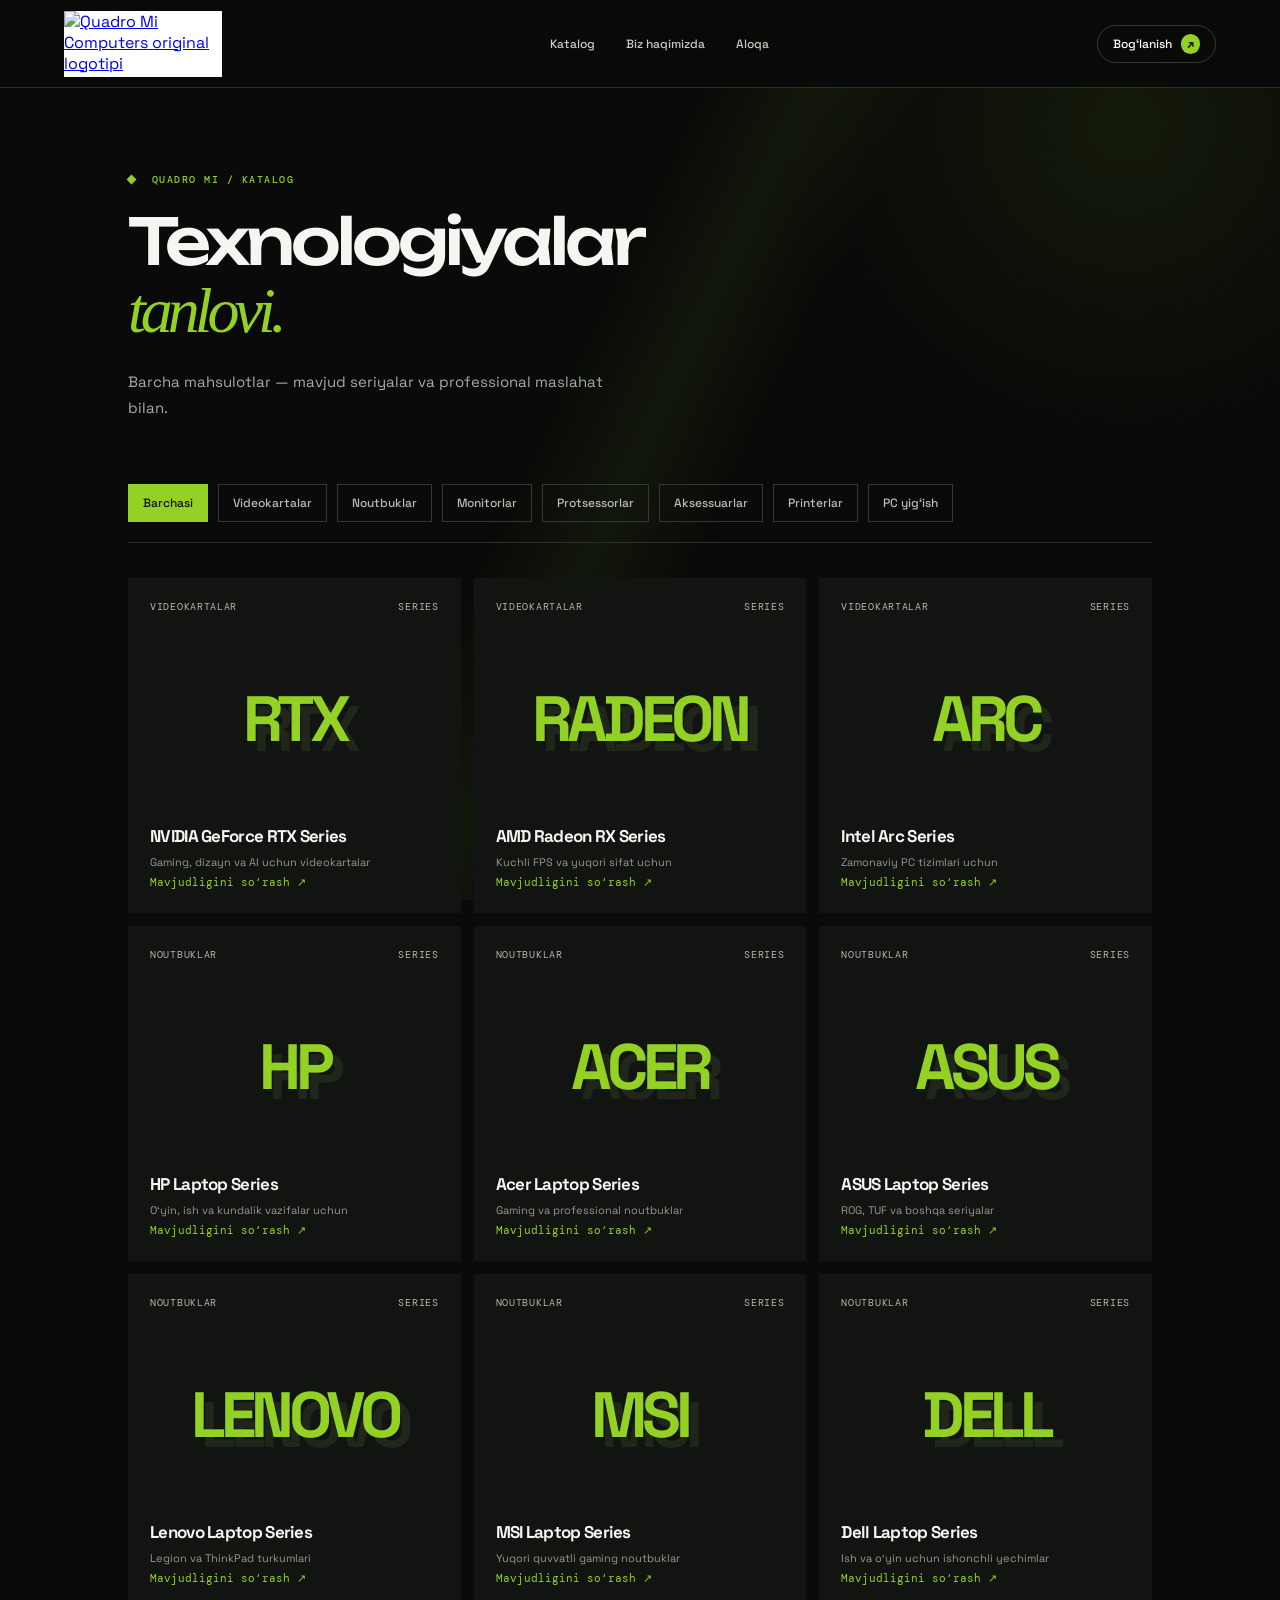
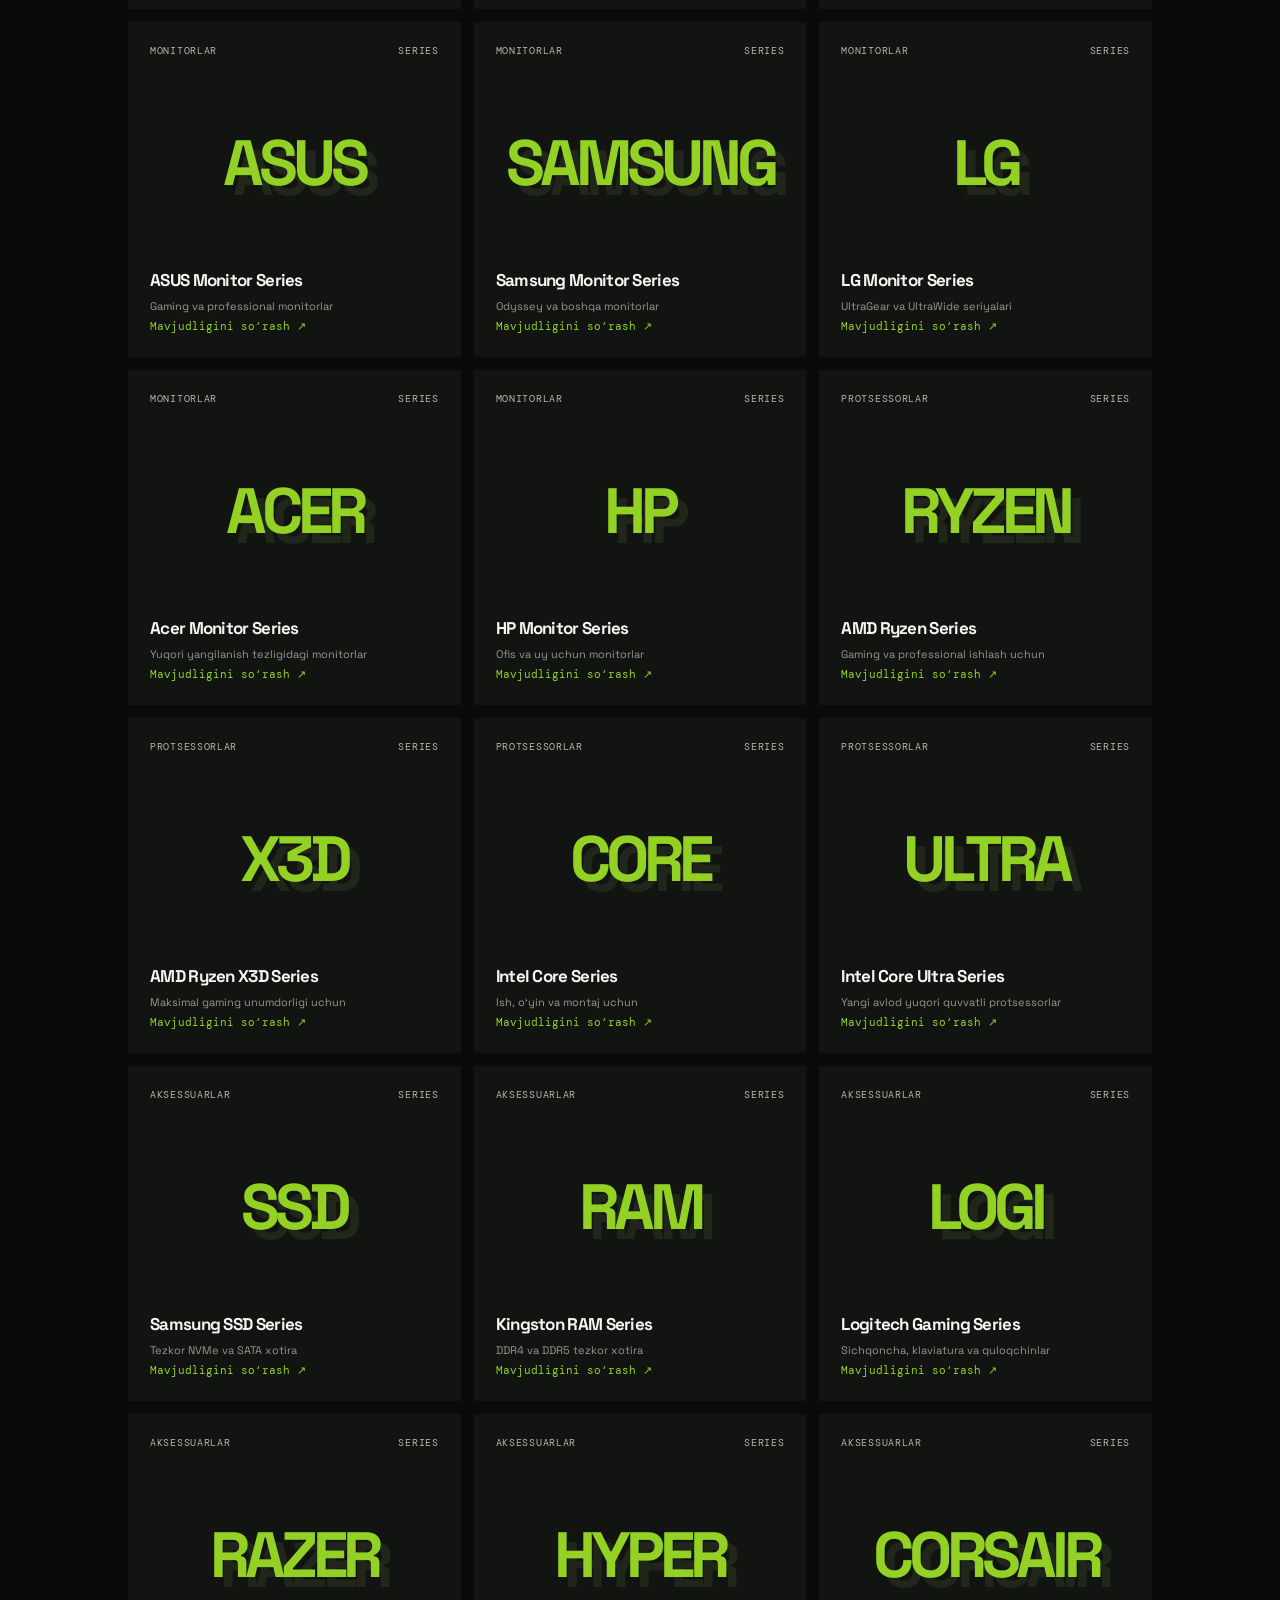
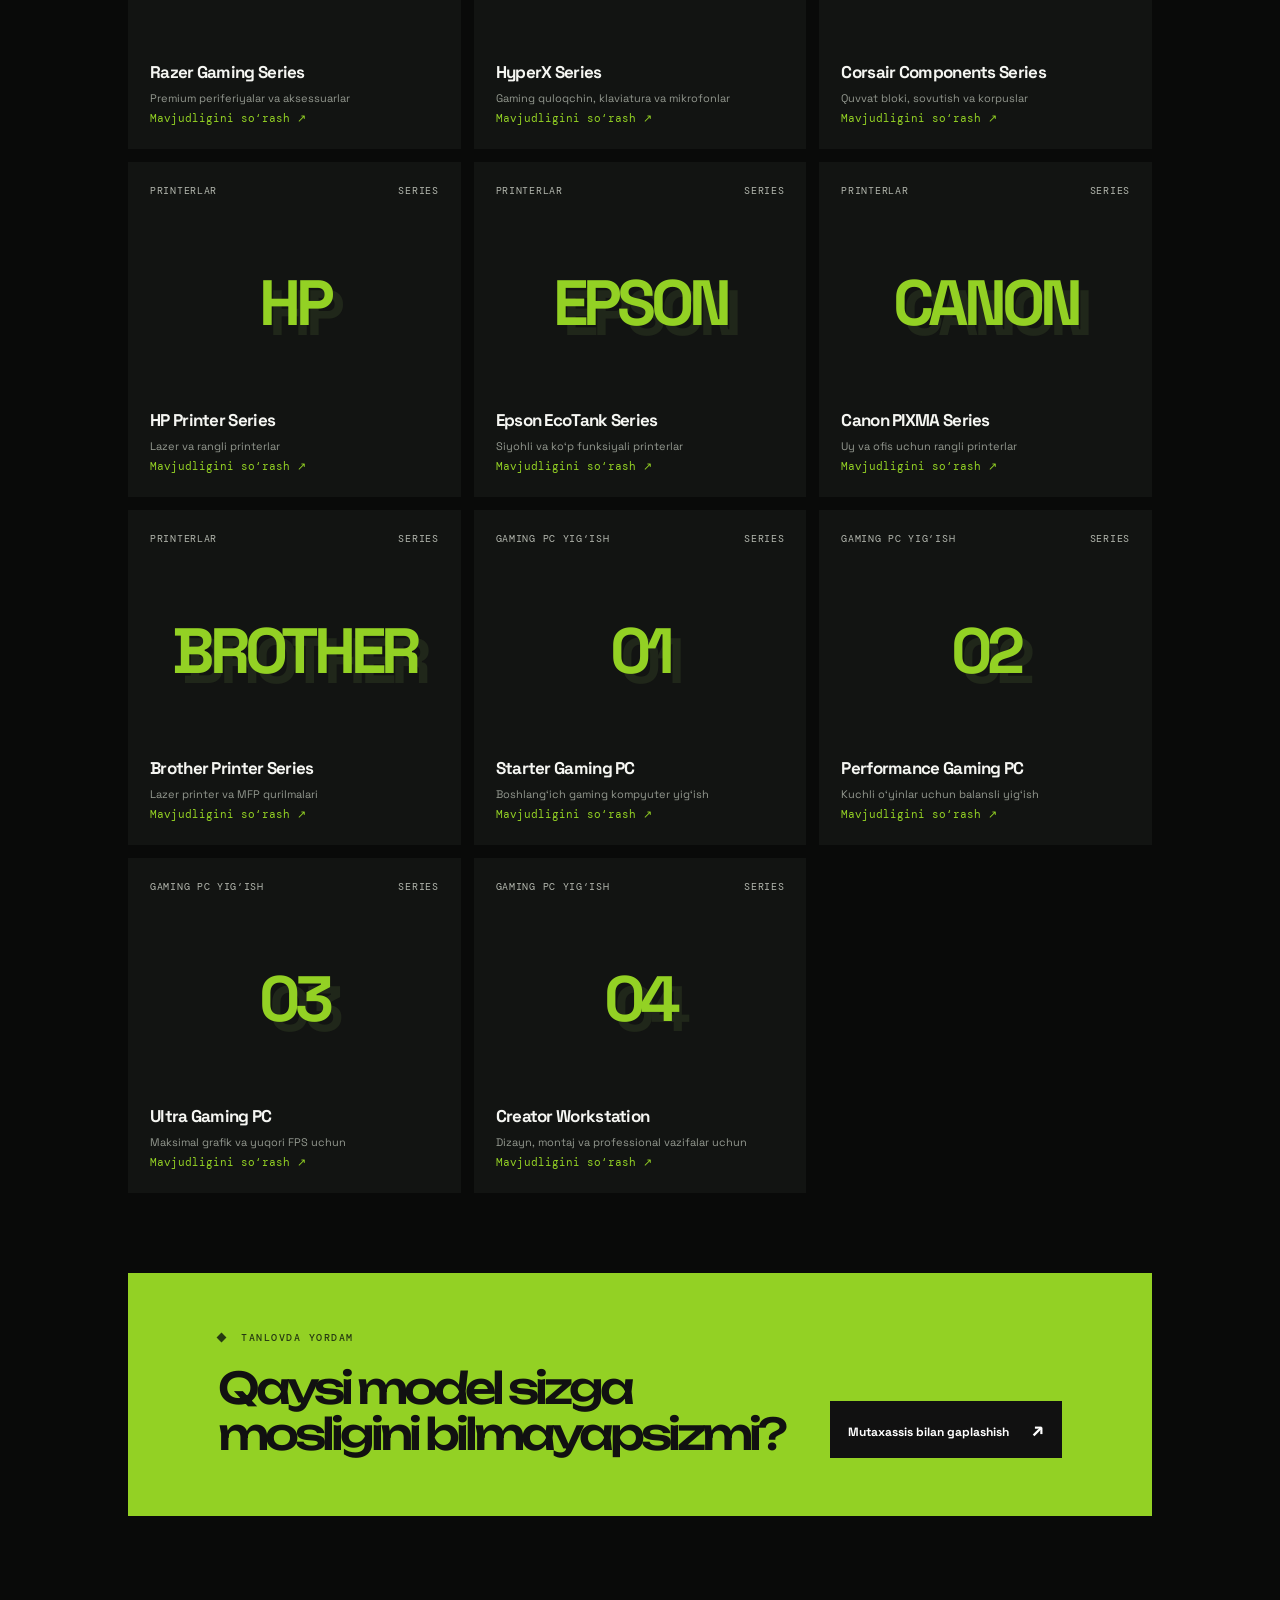
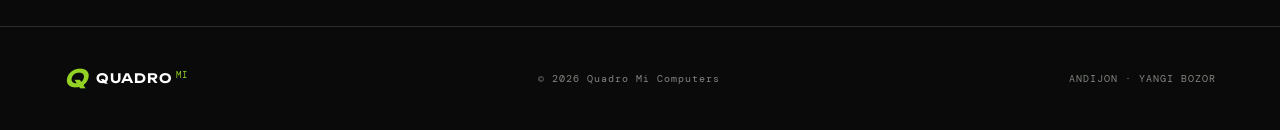
==== catalog.html @ 74c11fe4 "Add files via upload" ====
<!doctype html>
<html lang="uz"><head><meta charset="UTF-8" /><meta name="viewport" content="width=device-width, initial-scale=1.0" /><title>Katalog — Quadro Mi Computers</title><link rel="preconnect" href="https://fonts.googleapis.com" /><link rel="preconnect" href="https://fonts.gstatic.com" crossorigin /><link href="https://fonts.googleapis.com/css2?family=DM+Mono:wght@400;500&family=Space+Grotesk:wght@400;500;600;700&family=Unbounded:wght@400;500;600;700&display=swap" rel="stylesheet" /><link rel="stylesheet" href="styles.css" /><link rel="stylesheet" href="catalog.css" /></head>
<body><header class="nav"><a class="official-logo" href="index.html"><img src="assets/quadro-logo.jpg" alt="Quadro Mi Computers original logotipi" /></a><nav><a href="index.html#catalog">Katalog</a><a href="index.html#about">Biz haqimizda</a><a href="index.html#contact">Aloqa</a></nav><a class="bag" href="tel:+998999882223">Bog‘lanish <b>↗</b></a></header><main class="catalog-page"><p class="eyebrow"><i></i> QUADRO MI / KATALOG</p><h1>Texnologiyalar<br /><em>tanlovi.</em></h1><p class="catalog-lead">Sizning vazifangizga mos, sinovdan o‘tgan qurilmalar va komponentlar.</p><div class="filter"><button data-category="all">Barchasi</button><button data-category="gpu">Videokartalar</button><button data-category="laptop">Noutbuklar</button><button data-category="monitor">Monitorlar</button><button data-category="cpu">Protsessorlar</button><button data-category="accessory">Aksessuarlar</button><button data-category="printer">Printerlar</button><button data-category="build">PC yig‘ish</button></div><div class="product-grid" id="products"></div><section class="catalog-help"><div><p class="eyebrow"><i></i> TANLOVDA YORDAM</p><h2>Qaysi model sizga<br />mosligini bilmayapsizmi?</h2></div><a class="button" href="tel:+998999882223">Mutaxassis bilan gaplashish <span>↗</span></a></section></main><footer><a class="brand" href="index.html"><span>Q</span>QUADRO <small>MI</small></a><p>© 2026 Quadro Mi Computers</p><p>ANDIJON · YANGI BOZOR</p></footer><script src="catalog.js"></script></body></html>
---- styles.css ----
:root{--green:#93d124;--ink:#090a09;--panel:#121412;--soft:#a7aca5;--line:#2b2e2a}*{box-sizing:border-box}html{scroll-behavior:smooth}body{margin:0;background:var(--ink);color:#f5f6f2;font-family:'Space Grotesk',Arial,sans-serif}body:before{content:'';position:fixed;inset:0;pointer-events:none;background:radial-gradient(circle at 88% 14%,#72a71619,transparent 25%),linear-gradient(115deg,transparent 0 43%,#9bdc2910 50%,transparent 57%);z-index:-1}.nav{height:88px;padding:0 max(28px,5vw);display:flex;align-items:center;justify-content:space-between;border-bottom:1px solid var(--line);background:#090a09e8;backdrop-filter:blur(12px);position:sticky;top:0;z-index:10}.official-logo{display:block;width:158px;height:66px;overflow:hidden;background:#fff}.official-logo img{width:100%;height:100%;object-fit:cover;object-position:center}.brand{color:#fff;text-decoration:none;font:600 13px Unbounded;letter-spacing:1px;display:flex;align-items:center;gap:8px}.brand span{color:var(--green);font-size:24px;font-style:italic}.brand small{font:9px 'DM Mono';color:var(--green);margin-left:-5px;align-self:flex-end;margin-bottom:12px}.nav nav{display:flex;gap:31px}.nav nav a,.bag{font:500 12px 'Space Grotesk';color:#c8cbc5;text-decoration:none}.nav nav a{transition:color .25s}.nav nav a:hover{color:var(--green)}.bag{border:1px solid #353934;border-radius:99px;padding:10px 15px;color:#fff}.bag b{background:var(--green);color:#111;padding:2px 6px;border-radius:10px;margin-left:6px}.hero{min-height:660px;padding:80px max(28px,10vw);display:grid;grid-template-columns:1fr 1.1fr;gap:5vw;align-items:center;overflow:hidden}.hero-copy{animation:reveal .9s ease both}.eyebrow{font:500 10px 'DM Mono';letter-spacing:1.5px;color:var(--green);margin:0 0 22px}.eyebrow i{display:inline-block;width:7px;height:7px;background:var(--green);margin-right:9px;transform:rotate(45deg)}h1,h2{font-family:Unbounded,Arial,sans-serif;font-size:clamp(38px,5vw,76px);font-weight:500;letter-spacing:-4px;line-height:1.05;margin:0}h1 em,.build-copy em{font-family:Georgia,serif;font-weight:400;color:var(--green);letter-spacing:-5px}.lead{max-width:440px;color:var(--soft);font-size:16px;line-height:1.7;margin:32px 0}.hero-actions{display:flex;gap:27px;align-items:center}.button{background:var(--green);color:#111;text-decoration:none;font-size:12px;font-weight:700;padding:16px 18px;display:inline-block;transition:transform .25s,box-shadow .25s}.button:hover{transform:translateY(-3px);box-shadow:0 12px 30px #93d12435}.button span,.text-link span{font-size:19px;margin-left:20px}.text-link{font-size:12px;color:#f4f5f1;text-decoration:none;font-weight:700}.hero-art{height:440px;position:relative;background:#111;overflow:hidden;animation:reveal 1.1s .15s ease both}.hero-photo{width:100%;height:100%;object-fit:cover;object-position:center}.hero-art:after{content:'';position:absolute;inset:0;background:linear-gradient(90deg,#090a09aa,transparent 55%),linear-gradient(0deg,#090a0955,transparent)}.scan{position:absolute;z-index:2;inset:0;background:linear-gradient(105deg,transparent 42%,#bcff4c35 49%,transparent 56%);transform:translateX(-115%);animation:scan 7s 1s infinite}.art-label{font:500 10px 'DM Mono';letter-spacing:1px;color:#c6c9c1;position:absolute;z-index:3}.art-label.top{top:18px;left:19px}.art-label.bottom{bottom:18px;right:19px}.statement{border-top:1px solid var(--line);border-bottom:1px solid var(--line);padding:75px max(28px,10vw);display:flex;justify-content:space-between;gap:30px}.statement p{font-size:clamp(25px,3vw,43px);letter-spacing:-2px;line-height:1.18;max-width:820px;margin:0;color:#7d827b}.statement strong{color:#f5f6f2;font-weight:600}.statement span{font:11px 'DM Mono';color:var(--green);white-space:nowrap}.details{padding:115px max(28px,10vw);display:grid;grid-template-columns:1fr 1fr;gap:10vw}.details h2{font-size:clamp(31px,4vw,55px)}.details-copy{color:#bdc0ba;font-size:16px;line-height:1.8;max-width:450px}.details-copy p{margin:31px 0}.detail-list{border-top:1px solid var(--line)}.detail-list div{display:flex;gap:22px;padding:18px 0;border-bottom:1px solid var(--line);font-size:13px}.detail-list b{color:var(--green);font:11px 'DM Mono';padding-top:3px}.catalog{padding:115px max(28px,5vw)}.section-heading{display:flex;justify-content:space-between;align-items:end;margin-bottom:50px}.section-heading h2{font-size:clamp(31px,4vw,55px)}.categories{display:grid;grid-template-columns:repeat(3,1fr);gap:12px}.card{background:linear-gradient(135deg,#151814,#101210);min-height:335px;padding:18px;text-decoration:none;color:#fff;position:relative;display:flex;flex-direction:column;justify-content:space-between;overflow:hidden;transition:transform .35s,box-shadow .35s}.card:before{content:'';position:absolute;width:150%;height:1px;background:var(--green);left:-120%;top:0;transition:left .55s}.card:hover{transform:translateY(-8px);box-shadow:0 24px 45px #000}.card:hover:before{left:0}.number{font:11px 'DM Mono';color:var(--green)}.visual{height:180px;position:relative}.card-bottom h3{font-size:17px;margin:0 0 5px;letter-spacing:-.7px}.card-bottom p{font-size:11px;color:var(--soft);margin:0}.card-bottom b{position:absolute;right:18px;bottom:18px;color:var(--green);font-size:22px}.gpu-visual{background:linear-gradient(140deg,#242b22,#667a1e);margin:32px 5px 0;height:104px;transform:skewX(-10deg)}.gpu-visual span{position:absolute;top:13px;width:72px;height:72px;border:7px solid #182016;border-radius:50%;background:repeating-conic-gradient(#a8b39a 0 20deg,#30382d 21deg 40deg)}.gpu-visual span:nth-child(1){left:8px}.gpu-visual span:nth-child(2){left:88px}.gpu-visual span:nth-child(3){left:168px}.laptop-visual div{width:170px;height:108px;border:7px solid #8ba423;border-bottom-width:12px;transform:perspective(300px) rotateY(-20deg);margin:37px auto;background:linear-gradient(135deg,#0d130b,#6c9118)}.laptop-visual:after{content:'';display:block;width:205px;height:11px;background:#7d8379;margin:-34px auto;transform:skewX(-27deg)}.monitor-visual div{width:172px;height:110px;border:6px solid #82877c;background:radial-gradient(circle at 65% 30%,#b2f13b,#22370f 45%,#10140e);margin:30px auto 0}.monitor-visual span{display:block;width:46px;height:35px;border-bottom:5px solid #82877c;border-left:5px solid #82877c;transform:skewX(-25deg);margin:auto}.chip-visual{width:115px;height:115px;margin:28px auto;background:var(--green);color:#121810;font:45px Unbounded;text-align:center;padding-top:28px;box-shadow:0 0 0 14px #22271e,0 0 0 16px #4a5640}.accessory-visual span{display:block;text-align:center;font:130px Georgia;color:var(--green);margin-top:4px;transform:rotate(-18deg);text-shadow:12px 12px #283421}.build-visual{width:112px;height:132px;margin:18px auto;background:linear-gradient(135deg,#222,#050605);border-right:5px solid #8bc026;box-shadow:10px 10px #1d211b}.build-visual span{font:55px Unbounded;color:var(--green);display:block;text-align:center;padding-top:37px}.build-feature{margin:0 max(28px,5vw) 115px;display:grid;grid-template-columns:1.1fr .9fr;background:#10120f;min-height:500px}.build-media{min-height:360px;overflow:hidden}.build-media img{height:100%;width:100%;object-fit:cover;transition:transform .8s}.build-feature:hover img{transform:scale(1.045)}.build-copy{padding:70px 7vw 60px 5vw;position:relative}.build-copy .serial{display:block;font:10px 'DM Mono';color:#8f948c;letter-spacing:1px;margin-bottom:35px}.build-copy h2{font-size:clamp(30px,3.7vw,53px)}.build-copy>p:not(.eyebrow){font-size:14px;line-height:1.8;color:#b9beb5;margin:28px 0}.feature{margin:0 max(28px,5vw) 90px;padding:72px max(28px,5vw);background:var(--green);color:#111;display:flex;justify-content:space-between;gap:60px}.feature .eyebrow{color:#273a12}.feature .eyebrow i{background:#273a12}.feature h2{font-size:clamp(30px,3.8vw,53px)}.feature-text{max-width:350px;align-self:end}.feature-text p{line-height:1.7;font-size:14px;margin:0 0 30px}.outline{background:transparent;border:1px solid #243013}.contact{padding:115px max(28px,10vw)}.contact-grid{display:grid;grid-template-columns:1fr 1fr;gap:10vw;align-items:end}.contact h2{font-size:clamp(30px,4vw,55px)}.contact-info{display:flex;flex-direction:column;align-items:flex-start;gap:11px}.contact-info a{font-size:18px;font-weight:600;letter-spacing:-.7px;color:#fff;text-decoration:none}.contact-info p{margin:18px 0;color:#a5aaa2;font-size:14px;line-height:1.7}.contact-info p b{color:var(--green);font:10px 'DM Mono';letter-spacing:1px}.contact-info .telegram{font:500 12px 'DM Mono';color:var(--green);letter-spacing:.5px}.telegram span{font-size:18px;margin-left:13px}footer{border-top:1px solid var(--line);padding:35px max(28px,5vw);display:flex;align-items:center;justify-content:space-between;color:#80857e;font:10px 'DM Mono';letter-spacing:1px}@keyframes reveal{from{opacity:0;transform:translateY(18px)}to{opacity:1;transform:none}}@keyframes scan{0%,58%{transform:translateX(-115%)}73%,100%{transform:translateX(115%)}}@media(max-width:850px){.categories{grid-template-columns:repeat(2,1fr)}.hero{grid-template-columns:1fr;gap:45px}.hero-art{height:380px}.build-feature{grid-template-columns:1fr}.build-copy{padding:60px}.build-media{height:380px}}@media(max-width:620px){.nav{height:76px;padding:0 20px}.official-logo{width:125px;height:54px}.nav nav{display:none}.bag{font-size:10px;padding:9px 10px}.hero{padding:65px 28px;min-height:0}.hero-art{height:275px}.statement,.feature{padding:55px 28px;display:block}.statement span{display:block;margin-top:25px}.details,.contact{padding:80px 28px;display:block}.details-copy{margin-top:38px}.contact-grid{display:block}.contact-info{margin-top:42px}.catalog{padding:80px 28px}.section-heading{display:block}.section-heading .text-link{display:block;margin-top:25px}.card{min-height:290px}.visual{transform:scale(.86);transform-origin:center top}.build-feature{margin:0 28px 80px}.build-media{height:270px;min-height:0}.build-copy{padding:45px 28px}.feature-text{margin-top:45px}footer{gap:20px;flex-wrap:wrap}footer p:last-child{display:none}}@media(max-width:430px){.categories{grid-template-columns:1fr}.card{min-height:280px}}
---- catalog.css ----
@import url('responsive.css');
.catalog-page{padding:85px max(28px,10vw) 110px}.catalog-page h1{margin-bottom:25px}.catalog-lead{color:var(--soft);font-size:15px;line-height:1.7;max-width:480px}.filter{display:flex;gap:10px;flex-wrap:wrap;margin:64px 0 35px;border-bottom:1px solid var(--line);padding-bottom:20px}.filter button{font:500 12px 'Space Grotesk';padding:10px 14px;background:transparent;color:#b8bcb4;border:1px solid #343834;cursor:pointer}.filter button:hover,.filter button.active{background:var(--green);color:#111;border-color:var(--green)}.product-grid{display:grid;grid-template-columns:repeat(3,1fr);gap:13px}.product{min-height:335px;padding:22px;background:var(--panel);display:flex;flex-direction:column;justify-content:space-between}.product-top{display:flex;justify-content:space-between;color:#b3b7ae;font:10px 'DM Mono';letter-spacing:.7px}.product-graphic{height:150px;display:flex;align-items:center;justify-content:center}.product-graphic span{font-size:clamp(42px,5vw,71px);font-weight:800;color:var(--green);letter-spacing:-5px;text-shadow:10px 10px #20271a;overflow-wrap:anywhere;text-align:center}.product h3{font-size:17px;line-height:1.35;margin:0 0 6px;letter-spacing:-.7px}.product p{color:#93988f;font-size:11px;margin:0;line-height:1.5}.product a{margin-top:22px;color:var(--green);font:11px 'DM Mono';text-decoration:none}.catalog-help{display:flex;justify-content:space-between;align-items:end;gap:40px;background:var(--green);color:#111;padding:58px 7vw;margin-top:80px}.catalog-help .eyebrow{color:#273a12}.catalog-help .eyebrow i{background:#273a12}.catalog-help h2{font-size:clamp(28px,3.4vw,48px)}.catalog-help .button{background:#111;color:#fff}@media(max-width:850px){.catalog-page{padding:65px 7vw 80px}.product-grid{grid-template-columns:repeat(2,1fr)}.catalog-page h1{font-size:clamp(36px,7vw,52px)}}@media(max-width:620px){.catalog-page{padding:58px 28px 75px}.catalog-page h1{font-size:clamp(30px,9vw,40px);line-height:1.18}.catalog-lead{font-size:14px;margin-top:20px}.filter{gap:7px;margin:42px 0 26px;padding-bottom:18px}.filter button{font-size:10px;padding:9px 10px}.product{min-height:275px;padding:18px}.product-graphic{height:115px}.product h3{font-size:15px;letter-spacing:-.45px}.product p{font-size:10px;line-height:1.55}.product a{font-size:10px;margin-top:17px}.catalog-help{display:block;padding:42px 28px;margin-top:54px}.catalog-help h2{font-size:clamp(25px,7.5vw,34px);line-height:1.25;letter-spacing:-1.3px}.catalog-help .button{margin-top:30px}}@media(max-width:460px){.product-grid{grid-template-columns:1fr}.product{min-height:245px}.product-graphic{height:90px}.product-graphic span{font-size:48px}}
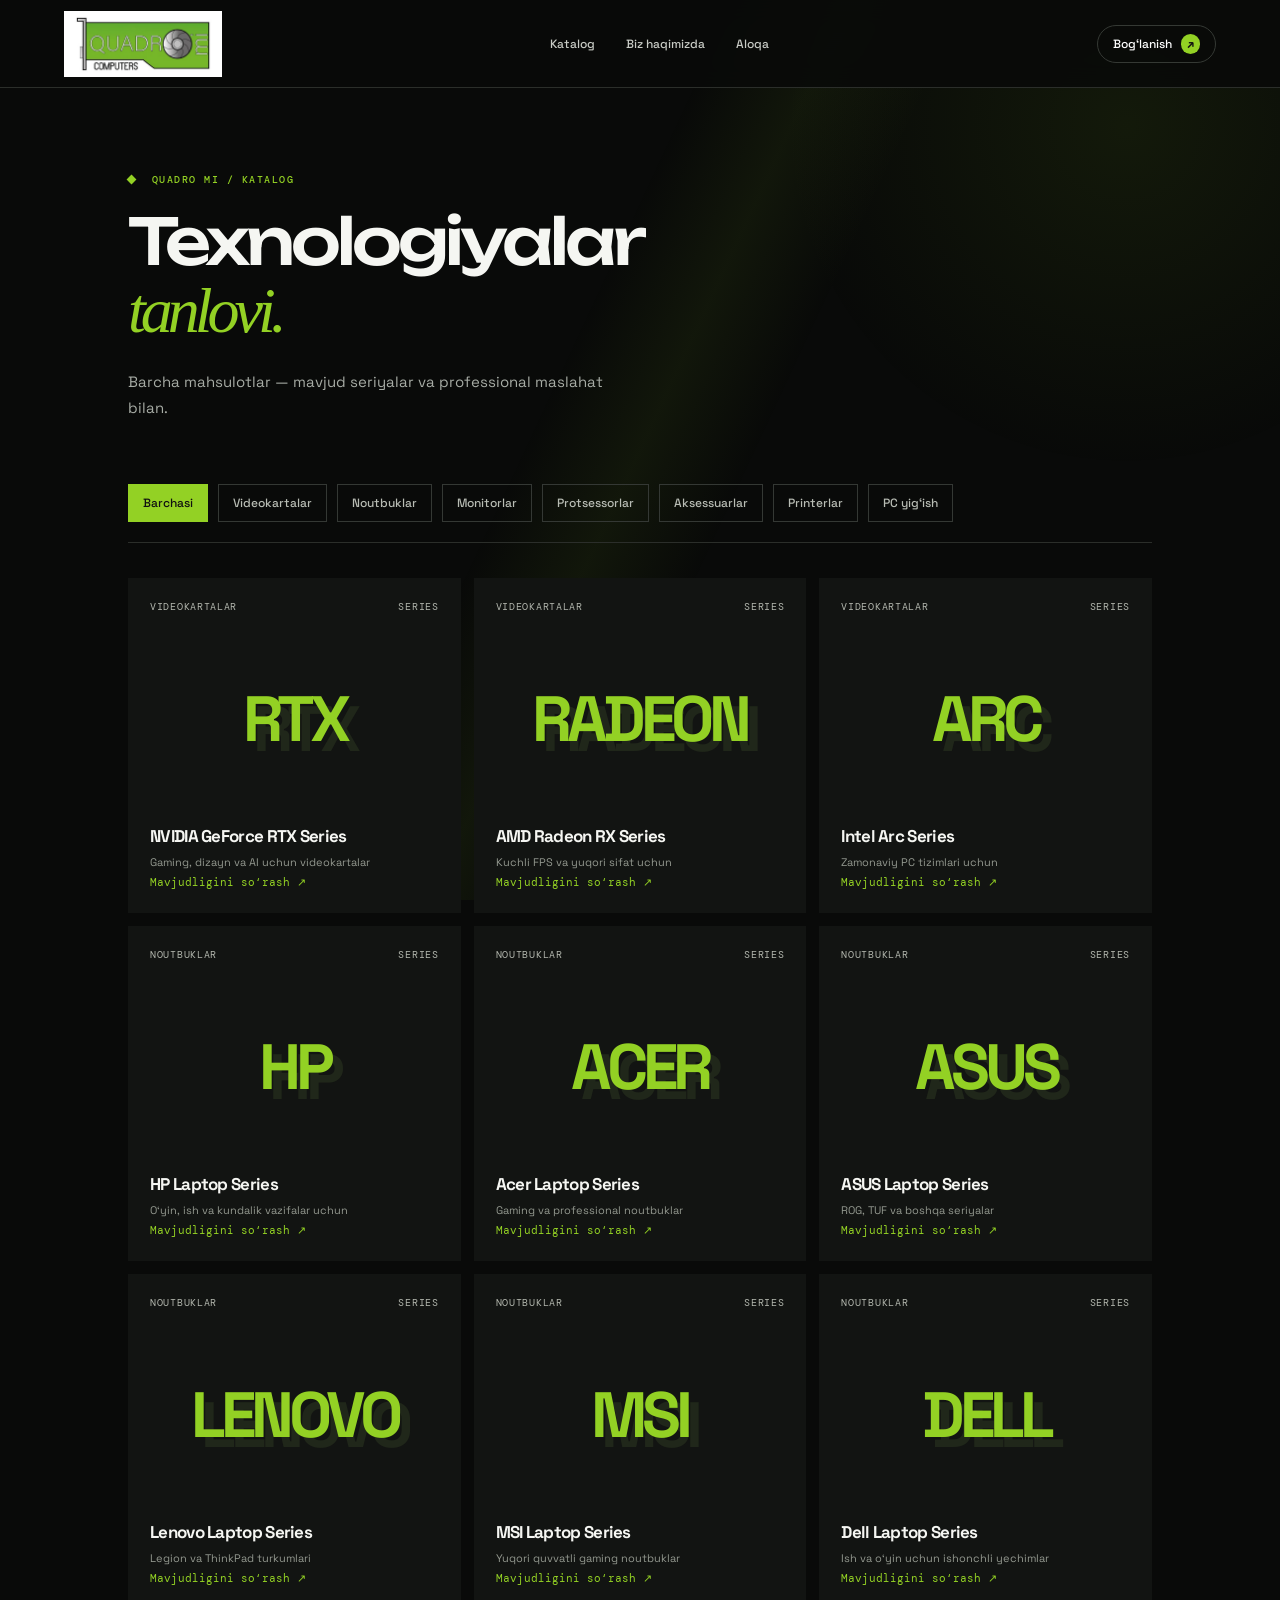
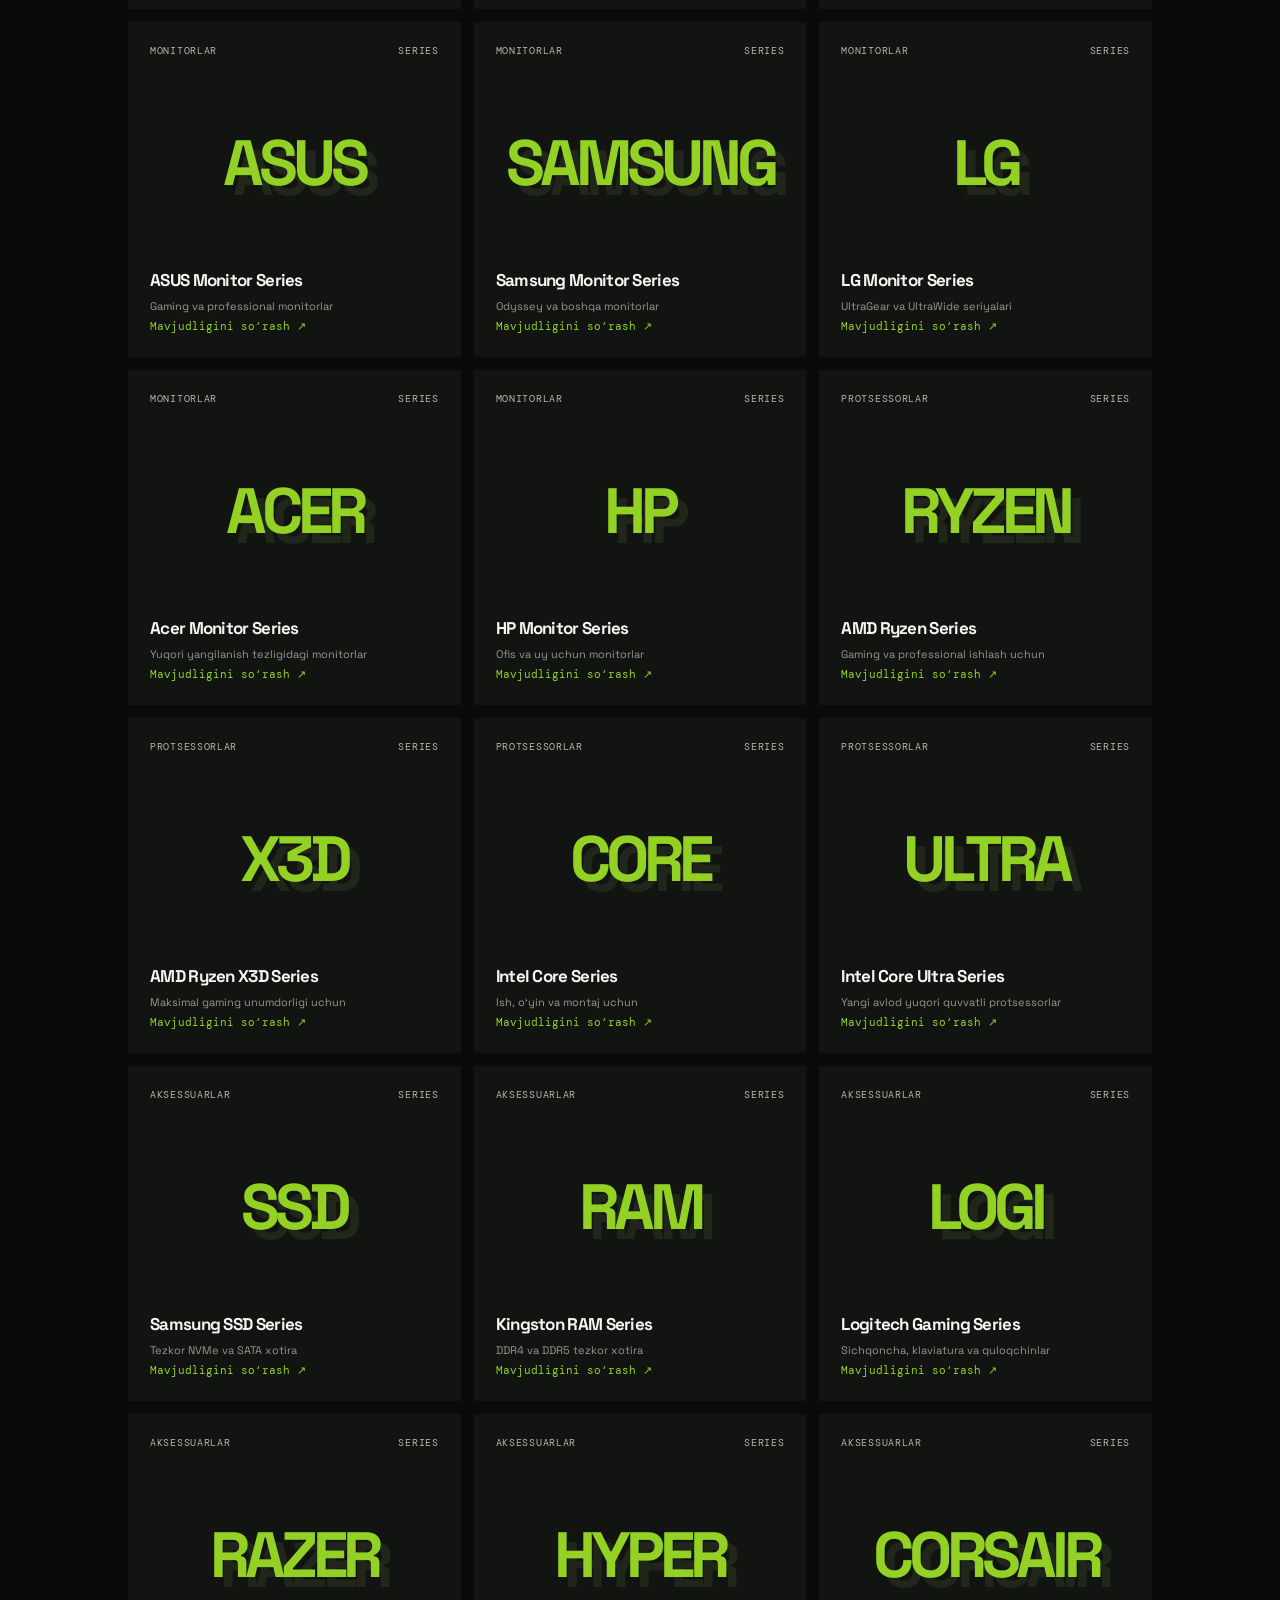
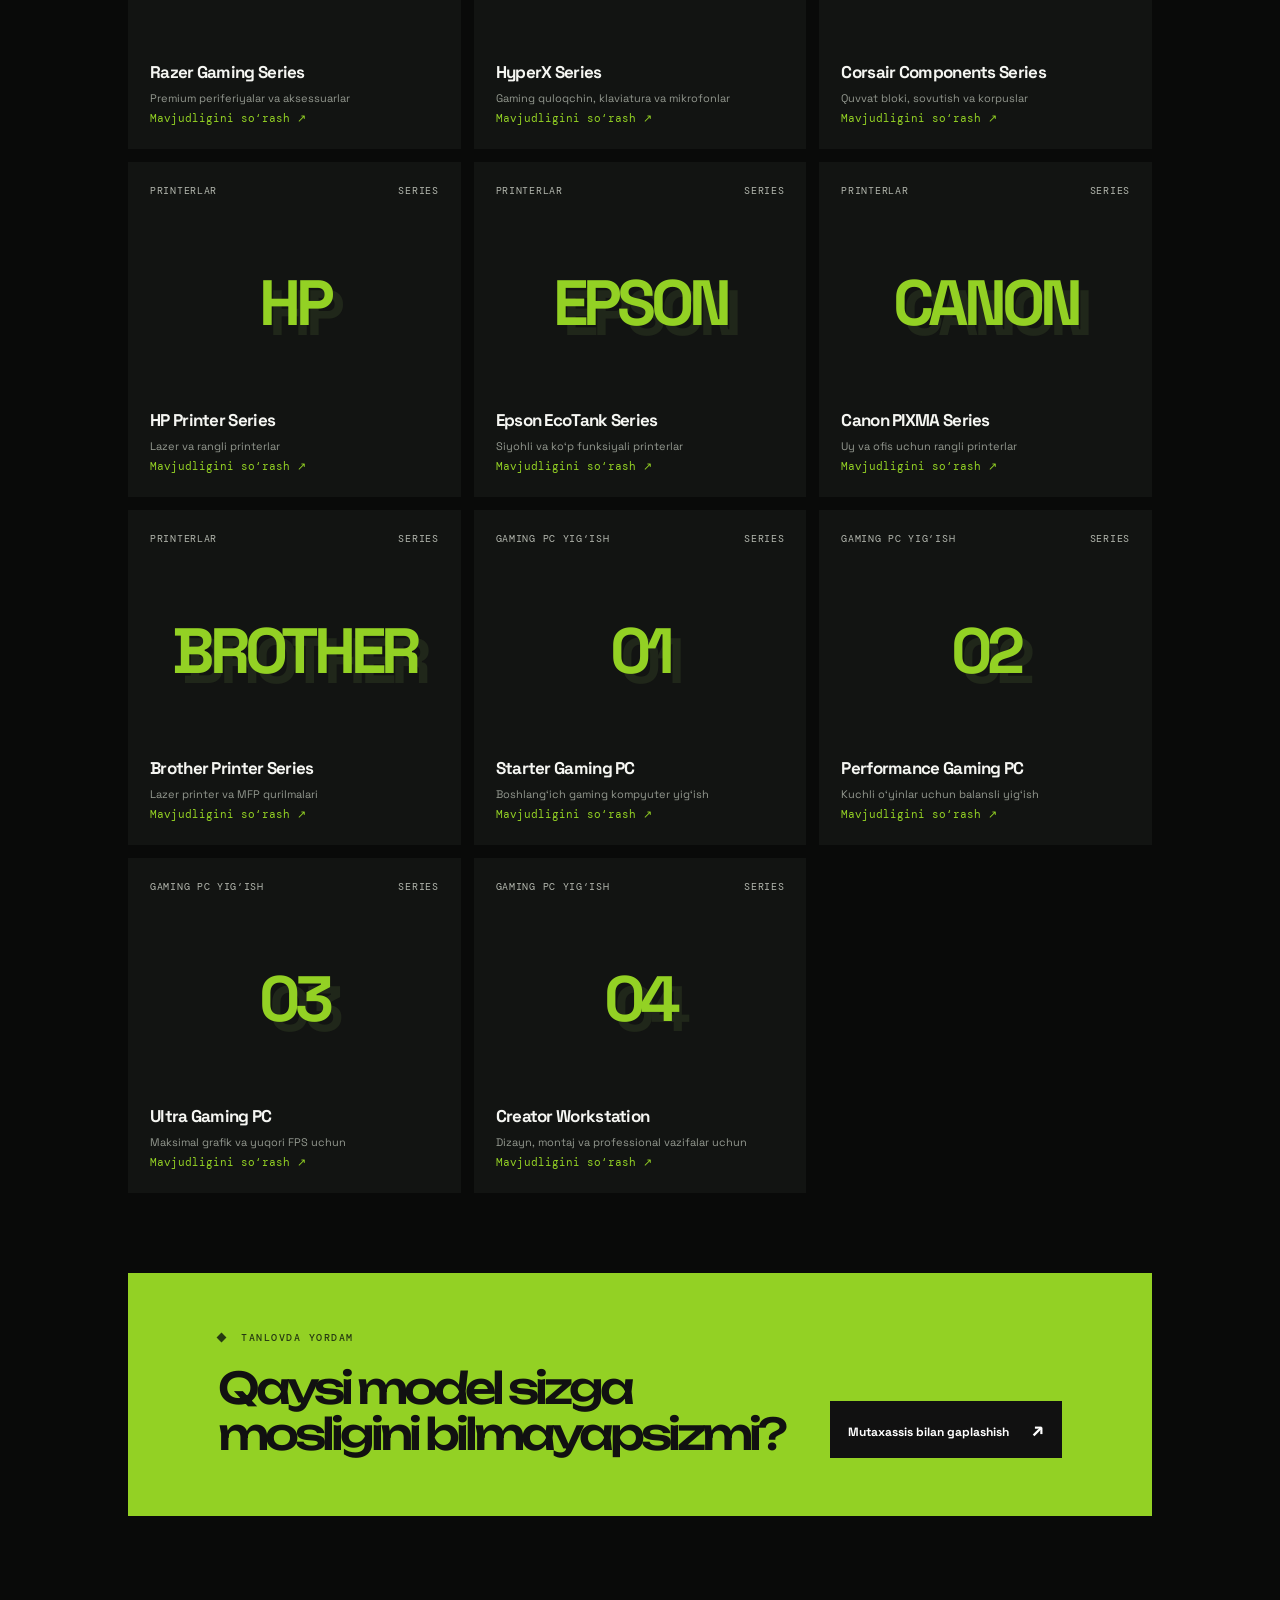
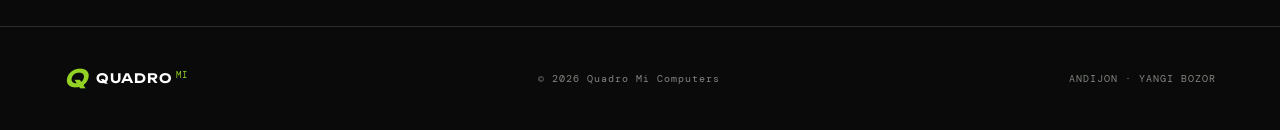
==== commit a2fcc71a: "Update catalog.html" ====
--- a/catalog.html
+++ b/catalog.html
@@ -1,3 +1,4 @@
 <!doctype html>
 <html lang="uz"><head><meta charset="UTF-8" /><meta name="viewport" content="width=device-width, initial-scale=1.0" /><title>Katalog — Quadro Mi Computers</title><link rel="preconnect" href="https://fonts.googleapis.com" /><link rel="preconnect" href="https://fonts.gstatic.com" crossorigin /><link href="https://fonts.googleapis.com/css2?family=DM+Mono:wght@400;500&family=Space+Grotesk:wght@400;500;600;700&family=Unbounded:wght@400;500;600;700&display=swap" rel="stylesheet" /><link rel="stylesheet" href="styles.css" /><link rel="stylesheet" href="catalog.css" /></head>
-<body><header class="nav"><a class="official-logo" href="index.html"><img src="assets/quadro-logo.jpg" alt="Quadro Mi Computers original logotipi" /></a><nav><a href="index.html#catalog">Katalog</a><a href="index.html#about">Biz haqimizda</a><a href="index.html#contact">Aloqa</a></nav><a class="bag" href="tel:+998999882223">Bog‘lanish <b>↗</b></a></header><main class="catalog-page"><p class="eyebrow"><i></i> QUADRO MI / KATALOG</p><h1>Texnologiyalar<br /><em>tanlovi.</em></h1><p class="catalog-lead">Sizning vazifangizga mos, sinovdan o‘tgan qurilmalar va komponentlar.</p><div class="filter"><button data-category="all">Barchasi</button><button data-category="gpu">Videokartalar</button><button data-category="laptop">Noutbuklar</button><button data-category="monitor">Monitorlar</button><button data-category="cpu">Protsessorlar</button><button data-category="accessory">Aksessuarlar</button><button data-category="printer">Printerlar</button><button data-category="build">PC yig‘ish</button></div><div class="product-grid" id="products"></div><section class="catalog-help"><div><p class="eyebrow"><i></i> TANLOVDA YORDAM</p><h2>Qaysi model sizga<br />mosligini bilmayapsizmi?</h2></div><a class="button" href="tel:+998999882223">Mutaxassis bilan gaplashish <span>↗</span></a></section></main><footer><a class="brand" href="index.html"><span>Q</span>QUADRO <small>MI</small></a><p>© 2026 Quadro Mi Computers</p><p>ANDIJON · YANGI BOZOR</p></footer><script src="catalog.js"></script></body></html>
+<body><header class="nav"><a class="official-logo" href="index.html"><img src="quadro-logo.jpg" alt="Quadro Mi Computers original logotipi" /></a><nav><a href="index.html#catalog">Katalog</a><a href="index.html#about">Biz haqimizda</a><a href="index.html#contact">Aloqa</a></nav><a class="bag" href="tel:+998999882223">Bog‘lanish <b>↗</b></a></header><main class="catalog-page"><p class="eyebrow"><i></i> QUADRO MI / KATALOG</p><h1>Texnologiyalar<br /><em>tanlovi.</em></h1><p class="catalog-lead">Sizning vazifangizga mos, sinovdan o‘tgan qurilmalar va komponentlar.</p><div class="filter"><button data-category="all">Barchasi</button><button data-category="gpu">Videokartalar</button><button data-category="laptop">Noutbuklar</button><button data-category="monitor">Monitorlar</button><button data-category="cpu">Protsessorlar</button><button data-category="accessory">Aksessuarlar</button><button data-category="printer">Printerlar</button><button data-category="build">PC yig‘ish</button></div><div class="product-grid" id="products"></div><section class="catalog-help"><div><p class="eyebrow"><i></i> TANLOVDA YORDAM</p><h2>Qaysi model sizga<br />mosligini bilmayapsizmi?</h2></div><a class="button" href="tel:+998999882223">Mutaxassis bilan gaplashish <span>↗</span></a></section></main><footer><a class="brand" href="index.html"><span>Q</span>QUADRO <small>MI</small></a><p>© 2026 Quadro Mi Computers</p><p>ANDIJON · YANGI BOZOR</p></footer><script src="catalog.js"></script></body></html>
+
